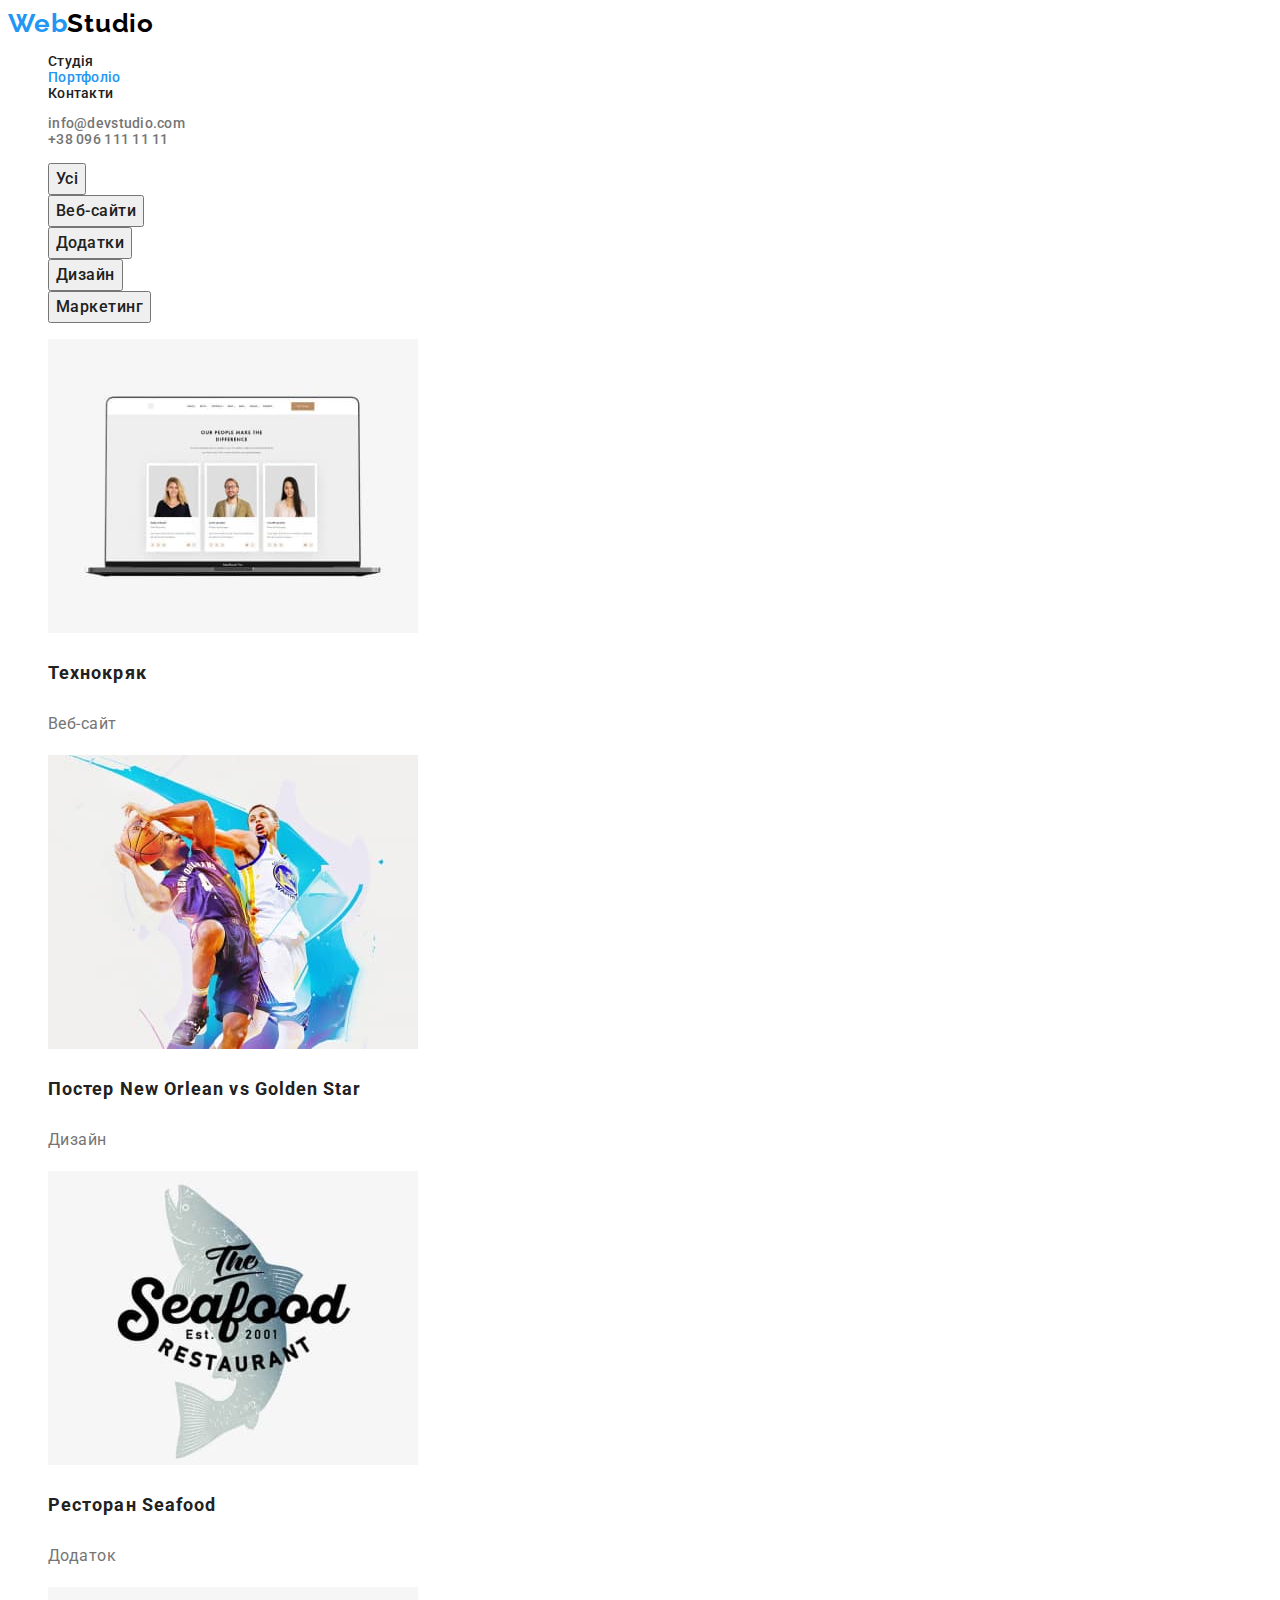
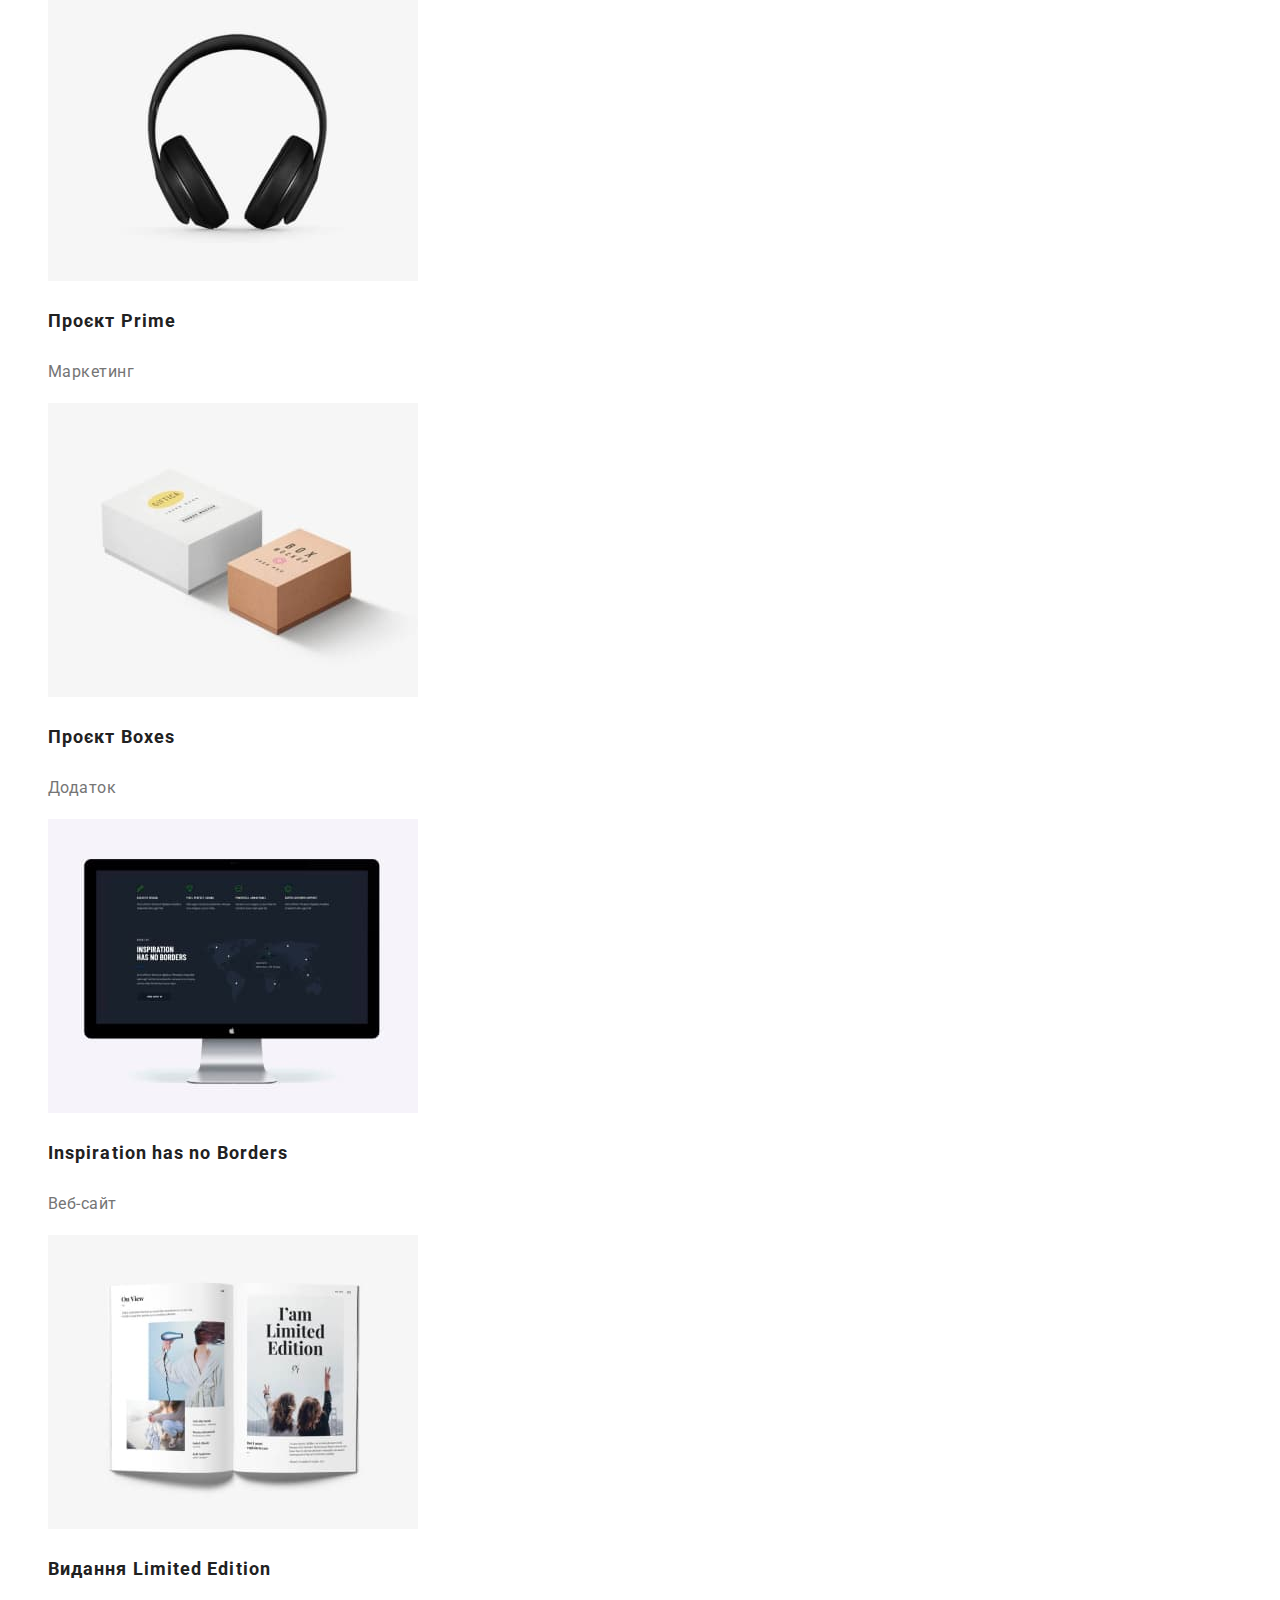
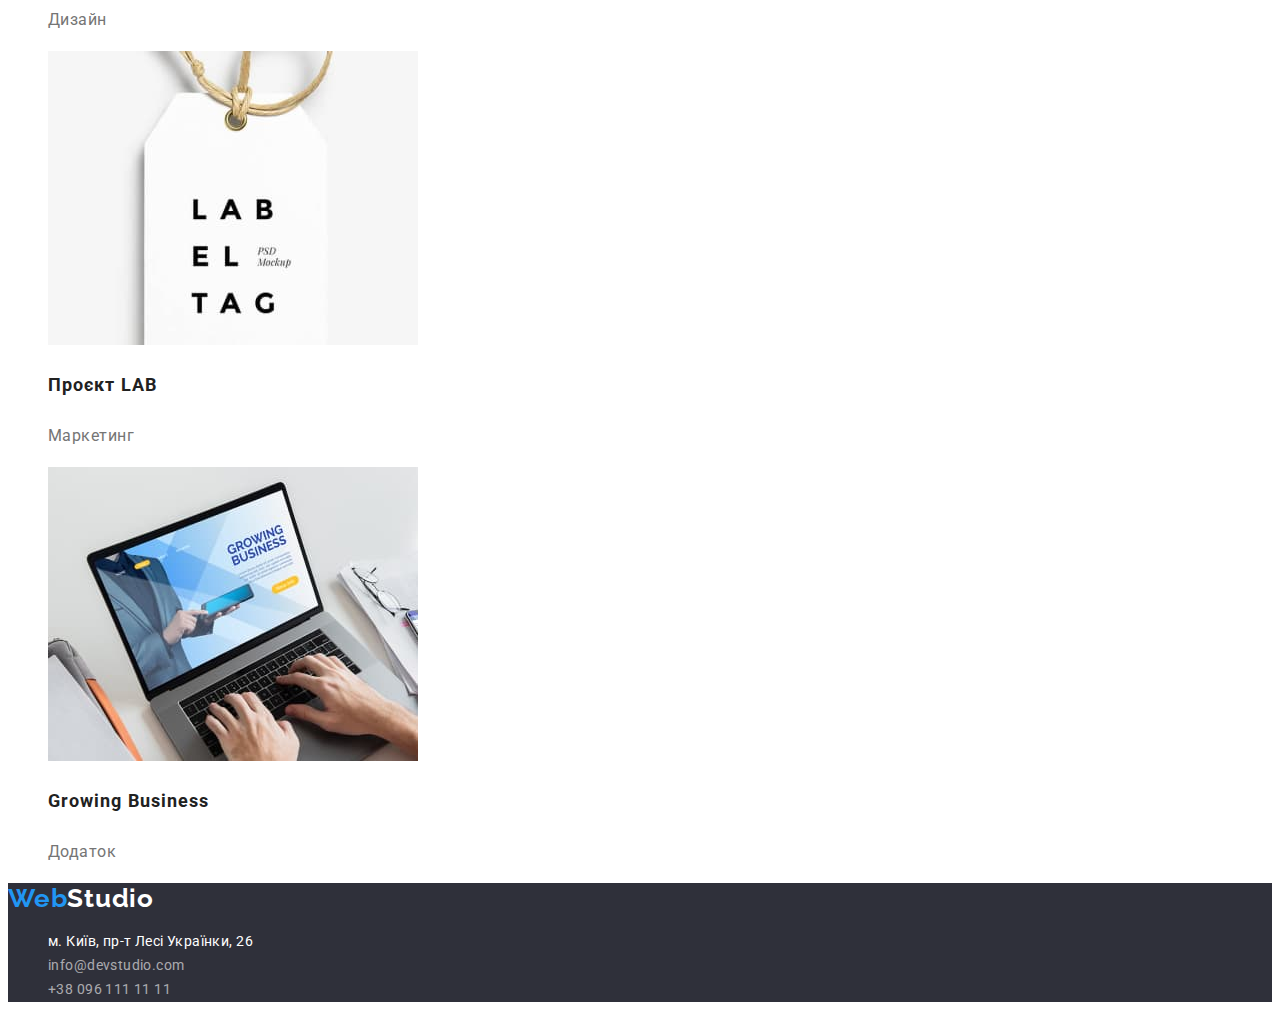
==== portfolio.html @ 3f6d3834 "Initial commit" ====
<!DOCTYPE html>
<html lang="uk">
<head>
	<meta charset="UTF-8">
	<meta http-equiv="X-UA-Compatible" content="IE=edge">
	<meta name="viewport" content="width=device-width, initial-scale=1.0">
	<link rel="preconnect" href="https://fonts.googleapis.com">
	<link rel="preconnect" href="https://fonts.gstatic.com" crossorigin>
	<link href="https://fonts.googleapis.com/css2?family=Raleway:wght@700&family=Roboto:wght@400;500;700;900&display=swap" rel="stylesheet">
	<link rel="stylesheet" href="./css/style.css">
	<title>Портфоліо</title>
</head>
<body>
	<header>
		<a class="logo" href="./index.html"><span class="span">Web</span>Studio</a>
		<nav>
			<ul class="nav-list">
				<li><a class="nav-list" href="./index.html">Студія</a></li>
				<li><a class="nav-list portfolio-color" href="./portfolio.html">Портфоліо</a></li>
				<li><a class="nav-list" href="#">Контакти</a></li>
			</ul>
		</nav>
		<ul class="contact-list">
			<li><a class="contact-link" href="mailto:info@devstudio.com">info@devstudio.com</a></li>
			<li><a class="contact-link" href="tel:+380961111111">+38 096 111 11 11</a></li>
		</ul>
	</header>
	<main>
		<section>
			<ul class="list">
				<li>
					<button class="menu-btn" type="button">Усі</button>
				</li>
				<li>
					<button class="menu-btn" type="button">Веб-сайти</button>
				</li>
				<li>
					<button class="menu-btn" type="button">Додатки</button>
				</li>
				<li>
					<button class="menu-btn" type="button">Дизайн</button>
				</li>
				<li>
					<button class="menu-btn" type="button">Маркетинг</button>
				</li>
			</ul>
			<h1 class="visually-hidden">Портфоліо</h1>
			<ul class="list">
				<li>
					<img src="./images/technocrack.jpg" alt="технокрак" width="370">
					<h3 class="header-card">Технокряк</h3>
					<p class="subheader-card">Веб-сайт</p>
				</li>
				<li>
					<img src="./images/poster.jpg" alt="технокрак" width="370">
					<h3 class="header-card">Постер New Orlean vs Golden Star</h3>
					<p class="subheader-card">Дизайн</p>
				</li>
				<li>
					<img src="./images/seafood.jpg" alt="ресторан Seafood" width="370">
					<h3 class="header-card">Ресторан Seafood</h3>
					<p class="subheader-card">Додаток</p>
				</li>
				<li>
					<img src="./images/headphone.jpg" alt="навушники" width="370">
					<h3 class="header-card">Проєкт Prime</h3>
					<p class="subheader-card">Маркетинг</p>
				</li>
				<li>
					<img src="./images/boxes.jpg" alt="два ящики" width="370">
					<h3 class="header-card">Проєкт Boxes</h3>
					<p class="subheader-card">Додаток</p>
				</li>
				<li>
					<img src="./images/pc.jpg" alt="монітор комп'ютера" width="370">
					<h3 class="header-card">Inspiration has no Borders</h3>
					<p class="subheader-card">Веб-сайт</p>
				</li>
				<li>
					<img src="./images/edition.jpg" alt="розгорнута книга" width="370">
					<h3 class="header-card">Видання Limited Edition</h3>
					<p class="subheader-card">Дизайн</p>
				</li>
				<li>
					<img src="./images/lab.jpg" alt="карточка на шнурочку" width="370">
					<h3 class="header-card">Проєкт LAB</h3>
					<p class="subheader-card">Маркетинг</p>
				</li>
				<li>
					<img src="./images/laptop.jpg" alt="ноутбук" width="370">
					<h3 class="header-card">Growing Business</h3>
					<p class="subheader-card">Додаток</p>
				</li>
			</ul>
		</section>
	</main>
	<footer class="footer">
		<a class="logo-footer" href="./index.html"><span class="span">Web</span>Studio</a>
		<address>
			<ul class="list">
				<li>
					<a class="map-footer" href="https://goo.gl/maps/Nq86LwmmwKFr6wZP8" target="_blank">м. Київ, пр-т Лесі Українки, 26</a>
				</li>
				<li>
					<a class="contact-footer" href="mailto:info@devstudio.com">info@devstudio.com</a>
				</li>
				<li>
					<a class="contact-footer" href="tel:+380961111111">+38 096 111 11 11</a>
				</li>
			</ul>
		</address>
	</footer>
</body>
</html>
---- css/style.css ----
:root {
	--color-hero: #212121;
	--secondary-color: #FFFFFF;
	--color-paragraph: #757575;
	--color-important: #000000;
	--color-addition: #2196F3;
	--color-button: #F5F4FA;
	--color-button-change:#188CE8;
}

body {
	font-family: 'Roboto', sans-serif;
	color: hsl(0, 0%, 13%);
}

a {
	text-decoration: none;
}

.visually-hidden {
	position: absolute;
    white-space: nowrap;
    width: 1px;
    height: 1px;
    overflow: hidden;
    border: 0;
    padding: 0;
    clip: rect(0 0 0 0);
    clip-path: inset(50%);
    margin: -1px;
}

.list {
	list-style-type: none;
}

.logo {
	font-family: 'Raleway';
	font-weight: 700;
	font-size: 26px;
	line-height: 1.192;
	letter-spacing: 0.03em;
	color: var(--color-important);
}

.span {
	color: var(--color-addition);
}

.tel {
	color: var(--color-paragraphh);
}

.button {
	font-family: 'Roboto';
	width: 216px;
	background: var(--color-addition);
	box-shadow: 0px 4px 4px rgba(0, 0, 0, 0.15);
	border-radius: 4px;
	letter-spacing: 0.06em;
	font-weight: 700;
	font-size: 16px;
	line-height: 1.875;
	color: var(--secondary-color);
	cursor: pointer;
}

.button:hover, .button:focus {
	background: var(--color-button-change);
}

.nav-list {
	font-weight: 500;
	font-size: 14px;
	line-height: 1.142;
	letter-spacing: 0.02em;
	color: #212121;
	list-style-type: none;
}

.nav-list:hover, .nav-list:focus {
	font-weight: 500;
	font-size: 14px;
	line-height: 1.142;
	letter-spacing: 0.02em;
	color: var(--color-addition);
}

.contact-list {
	font-weight: 500;
	font-size: 14px;
	line-height: 1.142;
	letter-spacing: 0.02em;
	color: var(--color-paragraph);
	list-style-type: none;
}

.contact-link {
	font-weight: 500;
	font-size: 14px;
	line-height: 1.142;
	letter-spacing: 0.02em;
	cursor: auto;
	cursor: pointer;
	color: var(--color-paragraph);
}

.contact-link:hover, .contact-link:focus {
	cursor: pointer;
	color: var(--color-addition);
}

.business {
	color: var(--secondary-color);
	background: #2F303A;
}

.hero-title {
	font-weight: 900;
	font-size: 44px;
	line-height: 1.363;
	text-align: center;
	letter-spacing: 0.06em;
	text-transform: uppercase;
	color: var(--secondary-color);
}

.list-features {
	list-style-type: none;
}

.paragraph-features{
	font-size: 14px;
	line-height: 24px;
	color: #757575;
	letter-spacing: 0.03em;
}

.our-team {
	background: var(--color-button);
}

.header-features {
	font-weight: 700;
	font-size: 14px;
	line-height: 1.142;
	text-transform: uppercase;
	color: var(--color-hero);
	letter-spacing: 0.03em;
}

.header-section {
	font-weight: 700;
	font-size: 36px;
	line-height: 1.166;
	color: var(--color-hero);
	letter-spacing: 0.03em;
}

.header-person {
	font-weight: 500;
	font-size: 16px;
	line-height: 1.187;
	color: var(--color-hero);
	letter-spacing: 0.03em;
}

.position-person {
	font-size: 16px;
	line-height: 1.187;
	color: var(--color-paragraph);
	letter-spacing: 0.03em;
}

.footer {
	background: #2F303A;
}

.logo-footer {
	font-family: 'Raleway';
	font-weight: 700;
	font-size: 26px;
	line-height: 1.192;
	color: var(--secondary-color);
	cursor: auto;
	letter-spacing: 0.03em;
}

.map-footer {
	font-size: 14px;
	line-height: 1.714;
	color: var(--secondary-color);
	cursor: none;
	font-style: normal;
	letter-spacing: 0.03em;
}

.map-footer:hover, .contact-footer:hover {
	color: var(--color-addition);
}

.contact-footer {
	font-size: 14px;
	line-height: 1.714;
	color: rgba(255, 255, 255, 0.6);
	cursor: auto;
	font-style: normal;
	letter-spacing: 0.03em;
}

.header-card {
	font-weight: 700;
	font-size: 18px;
	line-height: 2;
	letter-spacing: 0.06em;
	color: var(--color-hero);
}

.subheader-card {
	font-size: 16px;
	line-height: 1.875;
	color: var(--color-paragraph);
	letter-spacing: 0.03em;
}

.portfolio-color {
	color: var(--color-addition);
}

.menu-btn {
	font-family: 'Roboto';
	font-weight: 500;
	font-size: 16px;
	line-height: 1.625;
	text-align: center;
	letter-spacing: 0.03em;
	color: var(--color-hero);
	cursor: pointer;
}

.menu-btn:hover, .menu-btn:focus {
	color: var(--secondary-color);
	background: var(--color-addition);
	box-shadow: 0px 3px 1px rgba(0, 0, 0, 0.1), 0px 1px 2px rgba(0, 0, 0, 0.08), 0px 2px 2px rgba(0, 0, 0, 0.12);
	border-radius: 4px;
}
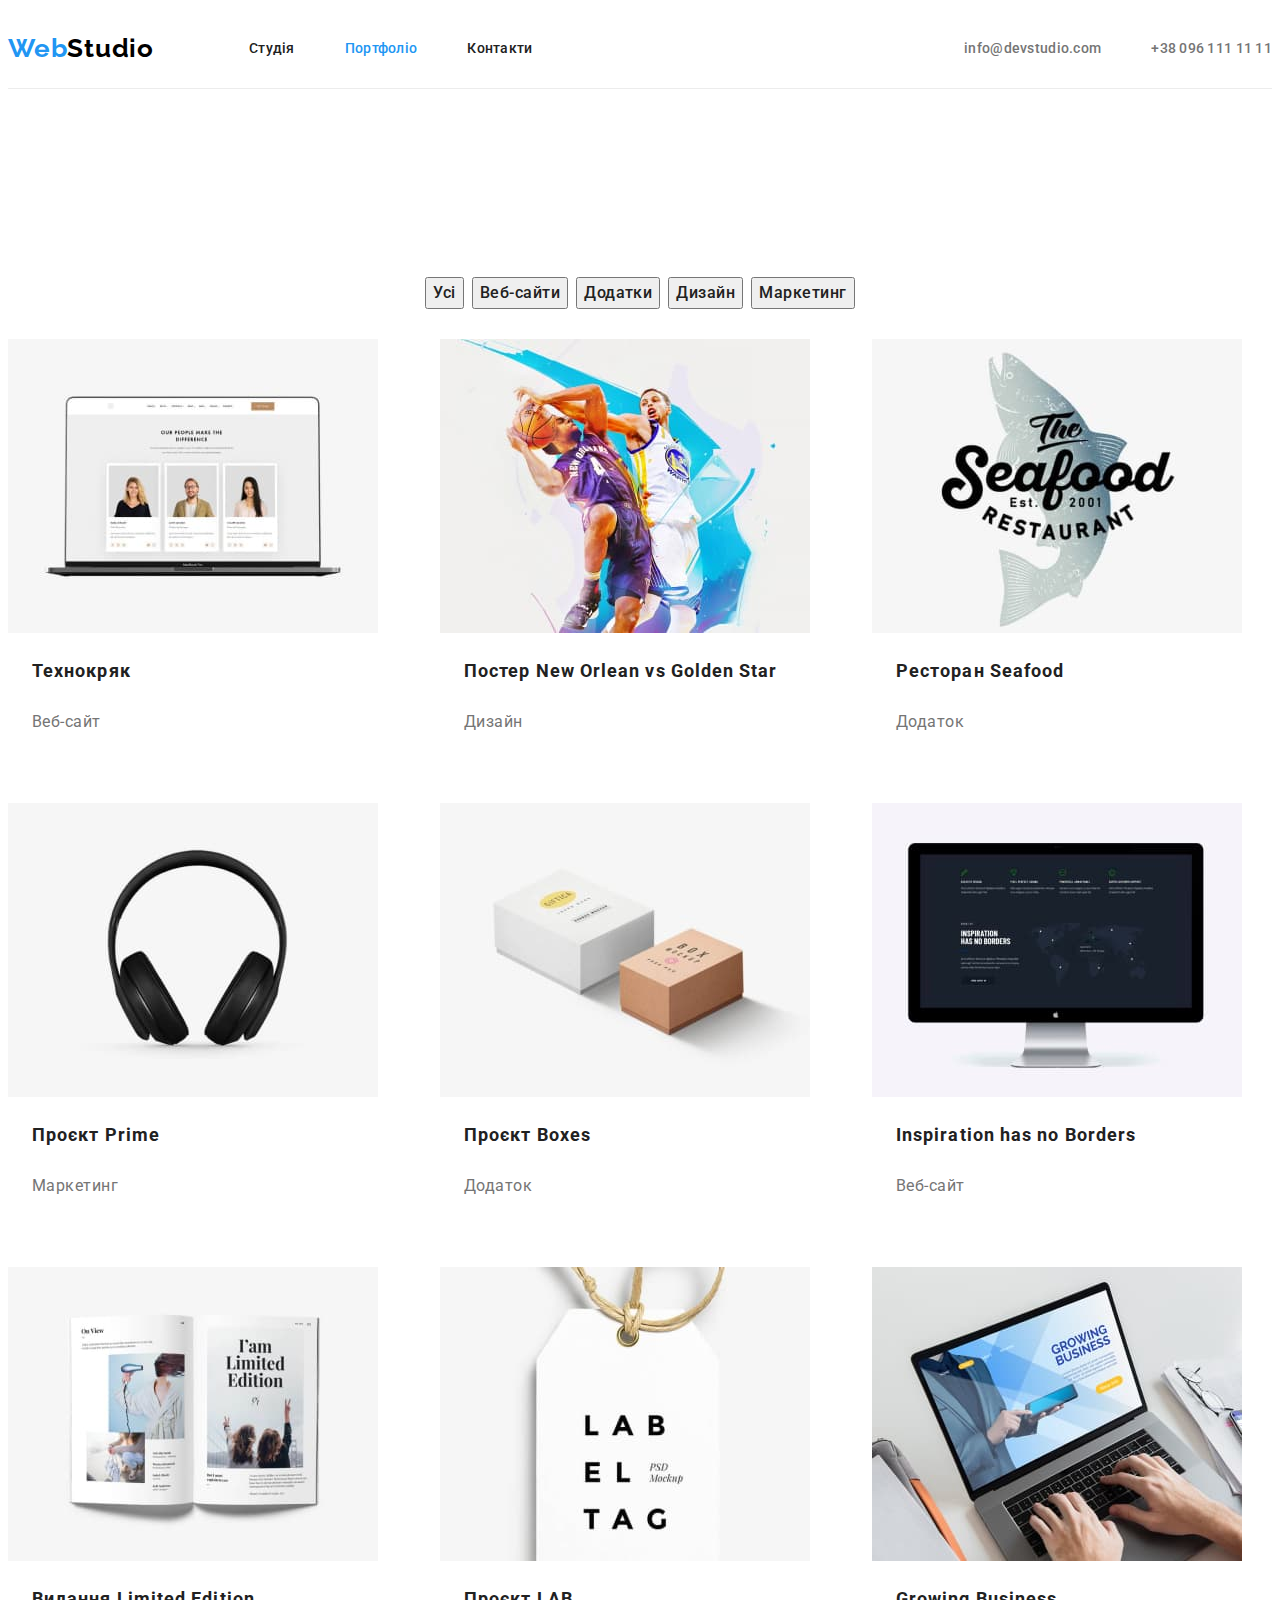
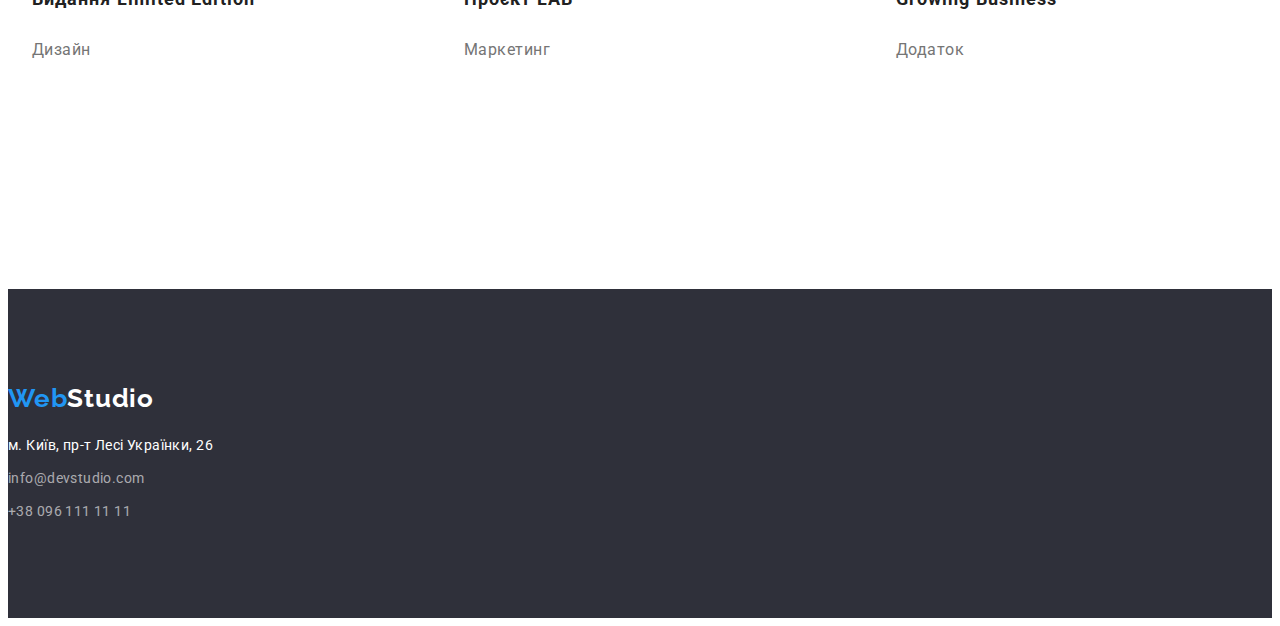
==== commit fd95f7b0: "added flexbox for portfolio.html" ====
--- a/portfolio.html
+++ b/portfolio.html
@@ -7,108 +7,139 @@
 	<link rel="preconnect" href="https://fonts.googleapis.com">
 	<link rel="preconnect" href="https://fonts.gstatic.com" crossorigin>
 	<link href="https://fonts.googleapis.com/css2?family=Raleway:wght@700&family=Roboto:wght@400;500;700;900&display=swap" rel="stylesheet">
+	<link
+	rel="stylesheet"
+	href="https://cdnjs.cloudflare.com/ajax/libs/modern-normalize/1.1.0/modern-normalize.min.css"
+	integrity="sha512-wpPYUAdjBVSE4KJnH1VR1HeZfpl1ub8YT/NKx4PuQ5NmX2tKuGu6U/JRp5y+Y8XG2tV+wKQpNHVUX03MfMFn9Q=="
+	crossorigin="anonymous"
+	referrerpolicy="no-referrer"
+	/>
 	<link rel="stylesheet" href="./css/style.css">
 	<title>Портфоліо</title>
 </head>
 <body>
-	<header>
-		<a class="logo" href="./index.html"><span class="span">Web</span>Studio</a>
-		<nav>
-			<ul class="nav-list">
-				<li><a class="nav-list" href="./index.html">Студія</a></li>
-				<li><a class="nav-list portfolio-color" href="./portfolio.html">Портфоліо</a></li>
-				<li><a class="nav-list" href="#">Контакти</a></li>
+	<header class="header">
+		<div class="header-container">
+			<a class="logo" href="./index.html"><span class="span">Web</span>Studio</a>
+			<nav class="header-nav">
+				<ul class="nav-list header-menu">
+					<li><a class="nav-link" href="./index.html">Студія</a></li>
+					<li><a class="nav-link portfolio-color" href="./portfolio.html">Портфоліо</a></li>
+					<li><a class="nav-link" href="#">Контакти</a></li>
+				</ul>
+			</nav>
+			<ul class="contact-list header-contact">
+				<li><a class="contact-link" href="mailto:info@devstudio.com">info@devstudio.com</a></li>
+				<li><a class="contact-link" href="tel:+380961111111">+38 096 111 11 11</a></li>
 			</ul>
-		</nav>
-		<ul class="contact-list">
-			<li><a class="contact-link" href="mailto:info@devstudio.com">info@devstudio.com</a></li>
-			<li><a class="contact-link" href="tel:+380961111111">+38 096 111 11 11</a></li>
-		</ul>
+		</div> 
 	</header>
 	<main>
-		<section>
-			<ul class="list">
-				<li>
-					<button class="menu-btn" type="button">Усі</button>
-				</li>
-				<li>
-					<button class="menu-btn" type="button">Веб-сайти</button>
-				</li>
-				<li>
-					<button class="menu-btn" type="button">Додатки</button>
-				</li>
-				<li>
-					<button class="menu-btn" type="button">Дизайн</button>
-				</li>
-				<li>
-					<button class="menu-btn" type="button">Маркетинг</button>
-				</li>
-			</ul>
-			<h1 class="visually-hidden">Портфоліо</h1>
-			<ul class="list">
-				<li>
-					<img src="./images/technocrack.jpg" alt="технокрак" width="370">
-					<h3 class="header-card">Технокряк</h3>
-					<p class="subheader-card">Веб-сайт</p>
-				</li>
-				<li>
-					<img src="./images/poster.jpg" alt="технокрак" width="370">
-					<h3 class="header-card">Постер New Orlean vs Golden Star</h3>
-					<p class="subheader-card">Дизайн</p>
-				</li>
-				<li>
-					<img src="./images/seafood.jpg" alt="ресторан Seafood" width="370">
-					<h3 class="header-card">Ресторан Seafood</h3>
-					<p class="subheader-card">Додаток</p>
-				</li>
-				<li>
-					<img src="./images/headphone.jpg" alt="навушники" width="370">
-					<h3 class="header-card">Проєкт Prime</h3>
-					<p class="subheader-card">Маркетинг</p>
-				</li>
-				<li>
-					<img src="./images/boxes.jpg" alt="два ящики" width="370">
-					<h3 class="header-card">Проєкт Boxes</h3>
-					<p class="subheader-card">Додаток</p>
-				</li>
-				<li>
-					<img src="./images/pc.jpg" alt="монітор комп'ютера" width="370">
-					<h3 class="header-card">Inspiration has no Borders</h3>
-					<p class="subheader-card">Веб-сайт</p>
-				</li>
-				<li>
-					<img src="./images/edition.jpg" alt="розгорнута книга" width="370">
-					<h3 class="header-card">Видання Limited Edition</h3>
-					<p class="subheader-card">Дизайн</p>
-				</li>
-				<li>
-					<img src="./images/lab.jpg" alt="карточка на шнурочку" width="370">
-					<h3 class="header-card">Проєкт LAB</h3>
-					<p class="subheader-card">Маркетинг</p>
-				</li>
-				<li>
-					<img src="./images/laptop.jpg" alt="ноутбук" width="370">
-					<h3 class="header-card">Growing Business</h3>
-					<p class="subheader-card">Додаток</p>
-				</li>
-			</ul>
+		<section class="portfolio-container">
+			<div class="container">
+				<ul class="portfolio-menu">
+					<li class="menu-item">
+						<button class="menu-btn" type="button">Усі</button>
+					</li>
+					<li class="menu-item">
+						<button class="menu-btn" type="button">Веб-сайти</button>
+					</li>
+					<li class="menu-item">
+						<button class="menu-btn" type="button">Додатки</button>
+					</li>
+					<li class="menu-item">
+						<button class="menu-btn" type="button">Дизайн</button>
+					</li>
+					<li class="menu-item">
+						<button class="menu-btn" type="button">Маркетинг</button>
+					</li>
+				</ul>
+				<h1 class="visually-hidden">Портфоліо</h1>
+				<ul class="portfolio-list">
+					<li class="portfolio-item">
+						<img src="./images/technocrack.jpg" alt="технокрак" width="370">
+						<div class="portfolio-card">
+							<h3 class="header-card">Технокряк</h3>
+							<p class="subheader-card">Веб-сайт</p>
+						</div>
+					</li>
+					<li class="portfolio-item">
+						<img src="./images/poster.jpg" alt="технокрак" width="370">
+						<div class="portfolio-card">
+							<h3 class="header-card">Постер New Orlean vs Golden Star</h3>
+							<p class="subheader-card">Дизайн</p>
+						</div>
+					</li>
+					<li class="portfolio-item">
+						<img src="./images/seafood.jpg" alt="ресторан Seafood" width="370">
+						<div class="portfolio-card">
+							<h3 class="header-card">Ресторан Seafood</h3>
+							<p class="subheader-card">Додаток</p>
+						</div>
+					</li>
+					<li class="portfolio-item">
+						<img src="./images/headphone.jpg" alt="навушники" width="370">
+						<div class="portfolio-card">
+							<h3 class="header-card">Проєкт Prime</h3>
+							<p class="subheader-card">Маркетинг</p>
+						</div>
+					</li>
+					<li class="portfolio-item">
+						<img src="./images/boxes.jpg" alt="два ящики" width="370">
+						<div class="portfolio-card">
+							<h3 class="header-card">Проєкт Boxes</h3>
+							<p class="subheader-card">Додаток</p>
+						</div>
+					</li>
+					<li class="portfolio-item">
+						<img src="./images/pc.jpg" alt="монітор комп'ютера" width="370">
+						<div class="portfolio-card">
+							<h3 class="header-card">Inspiration has no Borders</h3>
+							<p class="subheader-card">Веб-сайт</p>
+						</div>
+					</li>
+					<li class="portfolio-item">
+						<img src="./images/edition.jpg" alt="розгорнута книга" width="370">
+						<div class="portfolio-card">
+							<h3 class="header-card">Видання Limited Edition</h3>
+							<p class="subheader-card">Дизайн</p>
+						</div>
+					</li>
+					<li class="portfolio-item">
+						<img src="./images/lab.jpg" alt="карточка на шнурочку" width="370">
+						<div class="portfolio-card">
+							<h3 class="header-card">Проєкт LAB</h3>
+							<p class="subheader-card">Маркетинг</p>
+						</div>
+					</li>
+					<li class="portfolio-item">
+						<img src="./images/laptop.jpg" alt="ноутбук" width="370">
+						<div class="portfolio-card">
+							<h3 class="header-card">Growing Business</h3>
+							<p class="subheader-card">Додаток</p>
+						</div>
+					</li>
+				</ul>
+			</div>
 		</section>
 	</main>
 	<footer class="footer">
-		<a class="logo-footer" href="./index.html"><span class="span">Web</span>Studio</a>
-		<address>
-			<ul class="list">
-				<li>
-					<a class="map-footer" href="https://goo.gl/maps/Nq86LwmmwKFr6wZP8" target="_blank">м. Київ, пр-т Лесі Українки, 26</a>
-				</li>
-				<li>
-					<a class="contact-footer" href="mailto:info@devstudio.com">info@devstudio.com</a>
-				</li>
-				<li>
-					<a class="contact-footer" href="tel:+380961111111">+38 096 111 11 11</a>
-				</li>
-			</ul>
-		</address>
+		<div class="container">
+			<a class="logo-footer" href="./index.html"><span class="span">Web</span>Studio</a>
+			<address>
+				<ul>
+					<li class="footer-item">
+						<a class="map-footer" href="https://goo.gl/maps/Nq86LwmmwKFr6wZP8" target="_blank">м. Київ, пр-т Лесі Українки, 26</a>
+					</li>
+					<li class="footer-item">
+						<a class="contact-footer" href="mailto:info@devstudio.com">info@devstudio.com</a>
+					</li>
+					<li class="footer-item">
+						<a class="contact-footer" href="tel:+380961111111">+38 096 111 11 11</a>
+					</li>
+				</ul>
+			</address>
+		</div>
 	</footer>
 </body>
 </html>--- a/css/style.css
+++ b/css/style.css
@@ -6,6 +6,7 @@
 	--color-addition: #2196F3;
 	--color-button: #F5F4FA;
 	--color-button-change:#188CE8;
+	--color-border: #ECECEC;
 }
 
 body {
@@ -13,8 +14,83 @@
 	color: hsl(0, 0%, 13%);
 }
 
+ul {
+	margin: 0;
+	padding: 0;
+	list-style-type: none;
+  }
+
+h1,
+h2,
+h3,
+h4,
+h5,
+h6,
+p {
+	margin-top: 0;
+  }  
+
 a {
 	text-decoration: none;
+}
+
+img {
+    display: block;
+    max-width: 100%;
+    height: auto;
+}
+
+.container {
+	width: 100%;
+	padding: 94px 0;
+	margin: 0 auto;
+}
+
+.header {
+	border-bottom: 1px solid var(--color-border);
+}
+
+.header-container {
+	display: flex;
+	align-items: center;
+	justify-content: space-between;
+	gap: 50px;
+}
+
+.header-nav {
+	display: flex;
+	align-items: center;
+	justify-content: space-between;
+	flex-grow: 1;
+}
+
+.header-menu {
+	display: flex;
+	gap: 50px;
+}
+
+.header-contact {
+	display: flex;
+	gap: 50px;
+}
+
+.nav-link {
+	display: block;
+	padding: 32px 0;
+	font-weight: 500;
+	font-size: 14px;
+	line-height: 1.142;
+	letter-spacing: 0.02em;
+	color: #212121;
+	list-style-type: none;
+}
+
+.nav-link:hover, .nav-:focus {
+	font-weight: 500;
+	font-size: 14px;
+	line-height: 1.142;
+	letter-spacing: 0.02em;
+	color: var(--color-addition);
 }
 
 .visually-hidden {
@@ -30,11 +106,9 @@
     margin: -1px;
 }
 
-.list {
-	list-style-type: none;
-}
 
 .logo {
+	margin-right: 45px;
 	font-family: 'Raleway';
 	font-weight: 700;
 	font-size: 26px;
@@ -52,6 +126,8 @@
 }
 
 .button {
+	display: block;
+	margin: 0 auto;
 	font-family: 'Roboto';
 	width: 216px;
 	background: var(--color-addition);
@@ -68,7 +144,7 @@
 .button:hover, .button:focus {
 	background: var(--color-button-change);
 }
-
+/*
 .nav-list {
 	font-weight: 500;
 	font-size: 14px;
@@ -84,7 +160,7 @@
 	line-height: 1.142;
 	letter-spacing: 0.02em;
 	color: var(--color-addition);
-}
+}*/
 
 .contact-list {
 	font-weight: 500;
@@ -96,6 +172,7 @@
 }
 
 .contact-link {
+	padding: 32px 0;
 	font-weight: 500;
 	font-size: 14px;
 	line-height: 1.142;
@@ -113,9 +190,11 @@
 .business {
 	color: var(--secondary-color);
 	background: #2F303A;
+	padding: 200px 0;
 }
 
 .hero-title {
+	margin-bottom: 30px;
 	font-weight: 900;
 	font-size: 44px;
 	line-height: 1.363;
@@ -125,9 +204,28 @@
 	color: var(--secondary-color);
 }
 
-.list-features {
-	list-style-type: none;
-}
+.features-list {
+	display: flex;
+}
+
+.features-item {
+	padding-right: 30px;
+}
+
+.features-item:last-child{
+	padding-right: 0;
+}
+
+.header-features {
+	margin-bottom: 10px;
+	font-weight: 700;
+	font-size: 14px;
+	line-height: 1.142;
+	text-transform: uppercase;
+	color: var(--color-hero);
+	letter-spacing: 0.03em;
+}
+
 
 .paragraph-features{
 	font-size: 14px;
@@ -136,20 +234,19 @@
 	letter-spacing: 0.03em;
 }
 
+.benefits-list {
+	display: flex;
+	justify-content: space-between;
+}
+
 .our-team {
 	background: var(--color-button);
 }
 
-.header-features {
-	font-weight: 700;
-	font-size: 14px;
-	line-height: 1.142;
-	text-transform: uppercase;
-	color: var(--color-hero);
-	letter-spacing: 0.03em;
-}
 
 .header-section {
+	display: flex;
+	justify-content: center;
 	font-weight: 700;
 	font-size: 36px;
 	line-height: 1.166;
@@ -243,4 +340,65 @@
 	background: var(--color-addition);
 	box-shadow: 0px 3px 1px rgba(0, 0, 0, 0.1), 0px 1px 2px rgba(0, 0, 0, 0.08), 0px 2px 2px rgba(0, 0, 0, 0.12);
 	border-radius: 4px;
+}
+
+.card {
+	list-style-type: none;
+	display: flex;
+	justify-content: space-between;
+}
+
+.our-team-card {
+	padding: 30px 70px;
+}
+
+.header-person {
+	margin: 0;
+	padding-bottom: 10px;
+}
+
+
+.position-person {
+	margin: 0;
+}
+
+.footer-item {
+	padding-top: 9px;
+}
+
+.footer-item:first-child {
+	padding-top: 20px;
+}
+
+.portfolio-container {
+	padding: 94px 0
+}
+
+.portfolio-menu {
+	display: flex;
+	justify-content: center
+}
+
+.menu-item {
+	padding-right: 8px;
+}
+
+.menu-item:last-child {
+	padding-right: 0;
+}
+
+.portfolio-card {
+	padding: 20px 24px;
+}
+
+.portfolio-list {
+	display: flex;
+	flex-wrap: wrap;
+	justify-content: space-between;
+}
+
+.portfolio-item {
+	flex-basis: calc(100% - 60px) / 3;
+	margin-right: 30px;
+	margin-top: 30px;
 }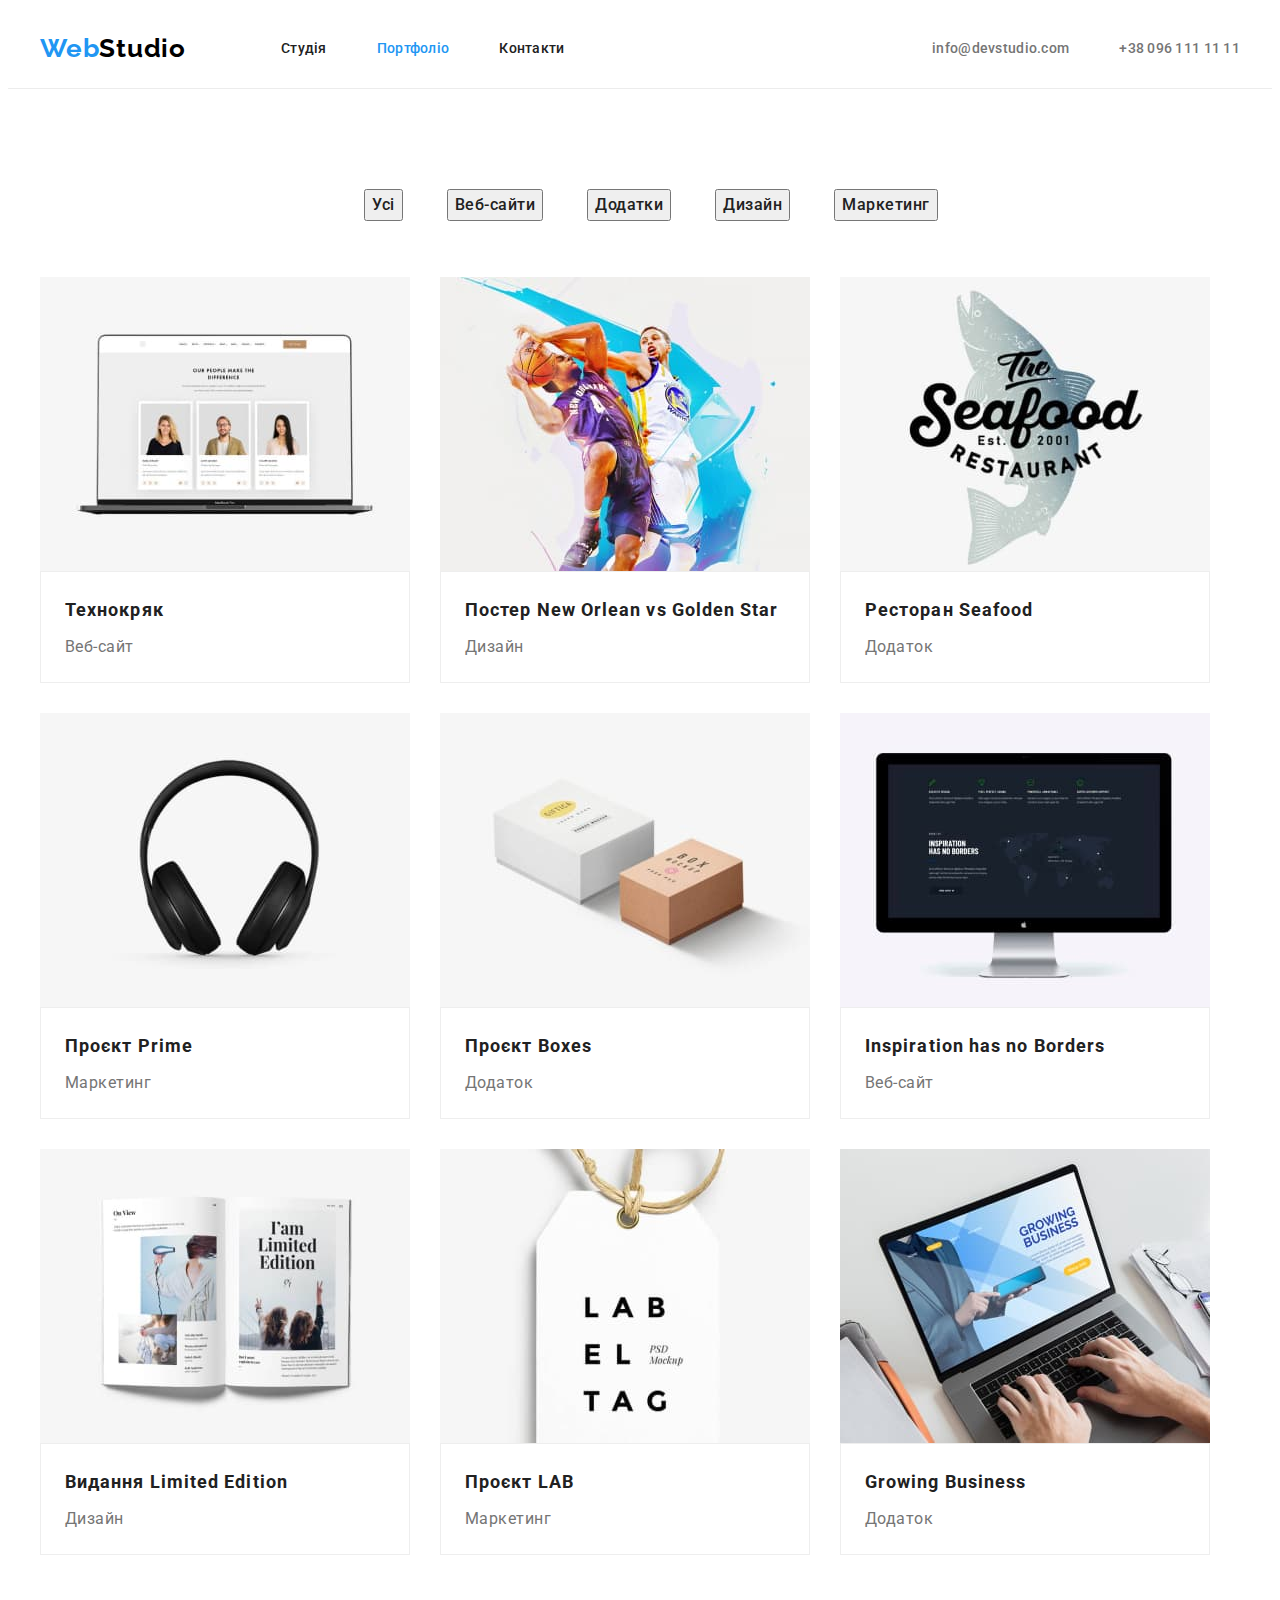
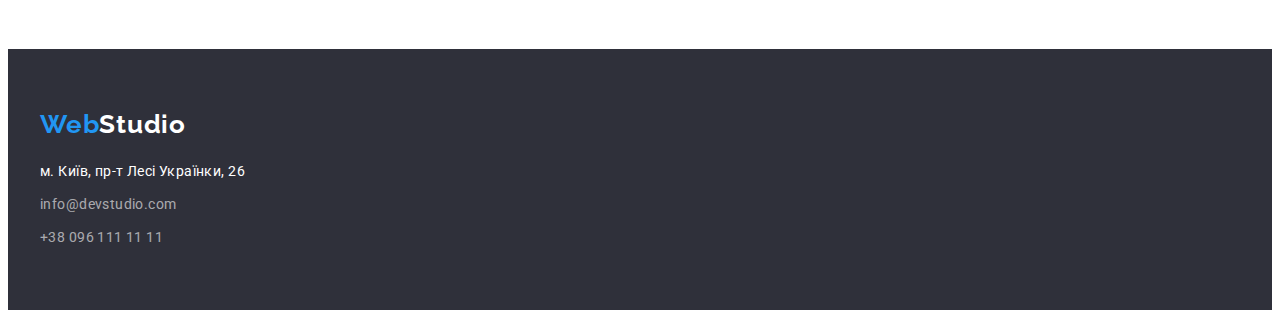
==== commit 2d1fa92e: "fixed mistakes" ====
--- a/portfolio.html
+++ b/portfolio.html
@@ -63,56 +63,56 @@
 							<p class="subheader-card">Веб-сайт</p>
 						</div>
 					</li>
-					<li class="portfolio-item">
+					<li>
 						<img src="./images/poster.jpg" alt="технокрак" width="370">
 						<div class="portfolio-card">
 							<h3 class="header-card">Постер New Orlean vs Golden Star</h3>
 							<p class="subheader-card">Дизайн</p>
 						</div>
 					</li>
-					<li class="portfolio-item">
+					<li>
 						<img src="./images/seafood.jpg" alt="ресторан Seafood" width="370">
 						<div class="portfolio-card">
 							<h3 class="header-card">Ресторан Seafood</h3>
 							<p class="subheader-card">Додаток</p>
 						</div>
 					</li>
-					<li class="portfolio-item">
+					<li>
 						<img src="./images/headphone.jpg" alt="навушники" width="370">
 						<div class="portfolio-card">
 							<h3 class="header-card">Проєкт Prime</h3>
 							<p class="subheader-card">Маркетинг</p>
 						</div>
 					</li>
-					<li class="portfolio-item">
+					<li>
 						<img src="./images/boxes.jpg" alt="два ящики" width="370">
 						<div class="portfolio-card">
 							<h3 class="header-card">Проєкт Boxes</h3>
 							<p class="subheader-card">Додаток</p>
 						</div>
 					</li>
-					<li class="portfolio-item">
+					<li>
 						<img src="./images/pc.jpg" alt="монітор комп'ютера" width="370">
 						<div class="portfolio-card">
 							<h3 class="header-card">Inspiration has no Borders</h3>
 							<p class="subheader-card">Веб-сайт</p>
 						</div>
 					</li>
-					<li class="portfolio-item">
+					<li>
 						<img src="./images/edition.jpg" alt="розгорнута книга" width="370">
 						<div class="portfolio-card">
 							<h3 class="header-card">Видання Limited Edition</h3>
 							<p class="subheader-card">Дизайн</p>
 						</div>
 					</li>
-					<li class="portfolio-item">
+					<li>
 						<img src="./images/lab.jpg" alt="карточка на шнурочку" width="370">
 						<div class="portfolio-card">
 							<h3 class="header-card">Проєкт LAB</h3>
 							<p class="subheader-card">Маркетинг</p>
 						</div>
 					</li>
-					<li class="portfolio-item">
+					<li>
 						<img src="./images/laptop.jpg" alt="ноутбук" width="370">
 						<div class="portfolio-card">
 							<h3 class="header-card">Growing Business</h3>
--- a/css/style.css
+++ b/css/style.css
@@ -41,8 +41,8 @@
 }
 
 .container {
-	width: 100%;
-	padding: 94px 0;
+	width: 1200px;
+	padding: 0 15px;
 	margin: 0 auto;
 }
 
@@ -51,6 +51,9 @@
 }
 
 .header-container {
+	width: 1200px;
+	margin: 0 auto;
+	padding: 0 15px;
 	display: flex;
 	align-items: center;
 	justify-content: space-between;
@@ -129,6 +132,7 @@
 	display: block;
 	margin: 0 auto;
 	font-family: 'Roboto';
+	height: 50px;
 	width: 216px;
 	background: var(--color-addition);
 	box-shadow: 0px 4px 4px rgba(0, 0, 0, 0.15);
@@ -188,6 +192,7 @@
 }
 
 .business {
+	padding: 94px 0;
 	color: var(--secondary-color);
 	background: #2F303A;
 	padding: 200px 0;
@@ -204,16 +209,21 @@
 	color: var(--secondary-color);
 }
 
+.features {
+	padding: 94px 0;
+}
+
 .features-list {
 	display: flex;
 }
 
 .features-item {
-	padding-right: 30px;
+	margin-right: 30px;
+	width: 270px;
 }
 
 .features-item:last-child{
-	padding-right: 0;
+	margin-right: 0;
 }
 
 .header-features {
@@ -234,12 +244,17 @@
 	letter-spacing: 0.03em;
 }
 
+.benefits {
+	padding: 0 0 94px 0;
+}
+
 .benefits-list {
 	display: flex;
 	justify-content: space-between;
 }
 
 .our-team {
+	padding: 94px 0;
 	background: var(--color-button);
 }
 
@@ -252,6 +267,7 @@
 	line-height: 1.166;
 	color: var(--color-hero);
 	letter-spacing: 0.03em;
+	margin-bottom: 50px;
 }
 
 .header-person {
@@ -306,6 +322,7 @@
 }
 
 .header-card {
+	margin-bottom: 4px;
 	font-weight: 700;
 	font-size: 18px;
 	line-height: 2;
@@ -318,6 +335,7 @@
 	line-height: 1.875;
 	color: var(--color-paragraph);
 	letter-spacing: 0.03em;
+	margin: 0 auto;
 }
 
 .portfolio-color {
@@ -349,19 +367,24 @@
 }
 
 .our-team-card {
-	padding: 30px 70px;
+	text-align: center;
+	padding: 30px 0;
+	text-align: center;
 }
 
 .header-person {
 	margin: 0;
-	padding-bottom: 10px;
-}
-
+	margin-bottom: 10px;
+}
 
 .position-person {
 	margin: 0;
 }
 
+.footer {
+	padding: 60px 0;
+}
+
 .footer-item {
 	padding-top: 9px;
 }
@@ -376,11 +399,12 @@
 
 .portfolio-menu {
 	display: flex;
-	justify-content: center
+	justify-content: center;
+	padding-bottom: 50px;
 }
 
 .menu-item {
-	padding-right: 8px;
+	padding: 6px 22px
 }
 
 .menu-item:last-child {
@@ -388,17 +412,12 @@
 }
 
 .portfolio-card {
+	border: 1px solid #EEEEEE;
 	padding: 20px 24px;
 }
 
 .portfolio-list {
 	display: flex;
 	flex-wrap: wrap;
-	justify-content: space-between;
-}
-
-.portfolio-item {
-	flex-basis: calc(100% - 60px) / 3;
-	margin-right: 30px;
-	margin-top: 30px;
+	gap: 30px;
 }